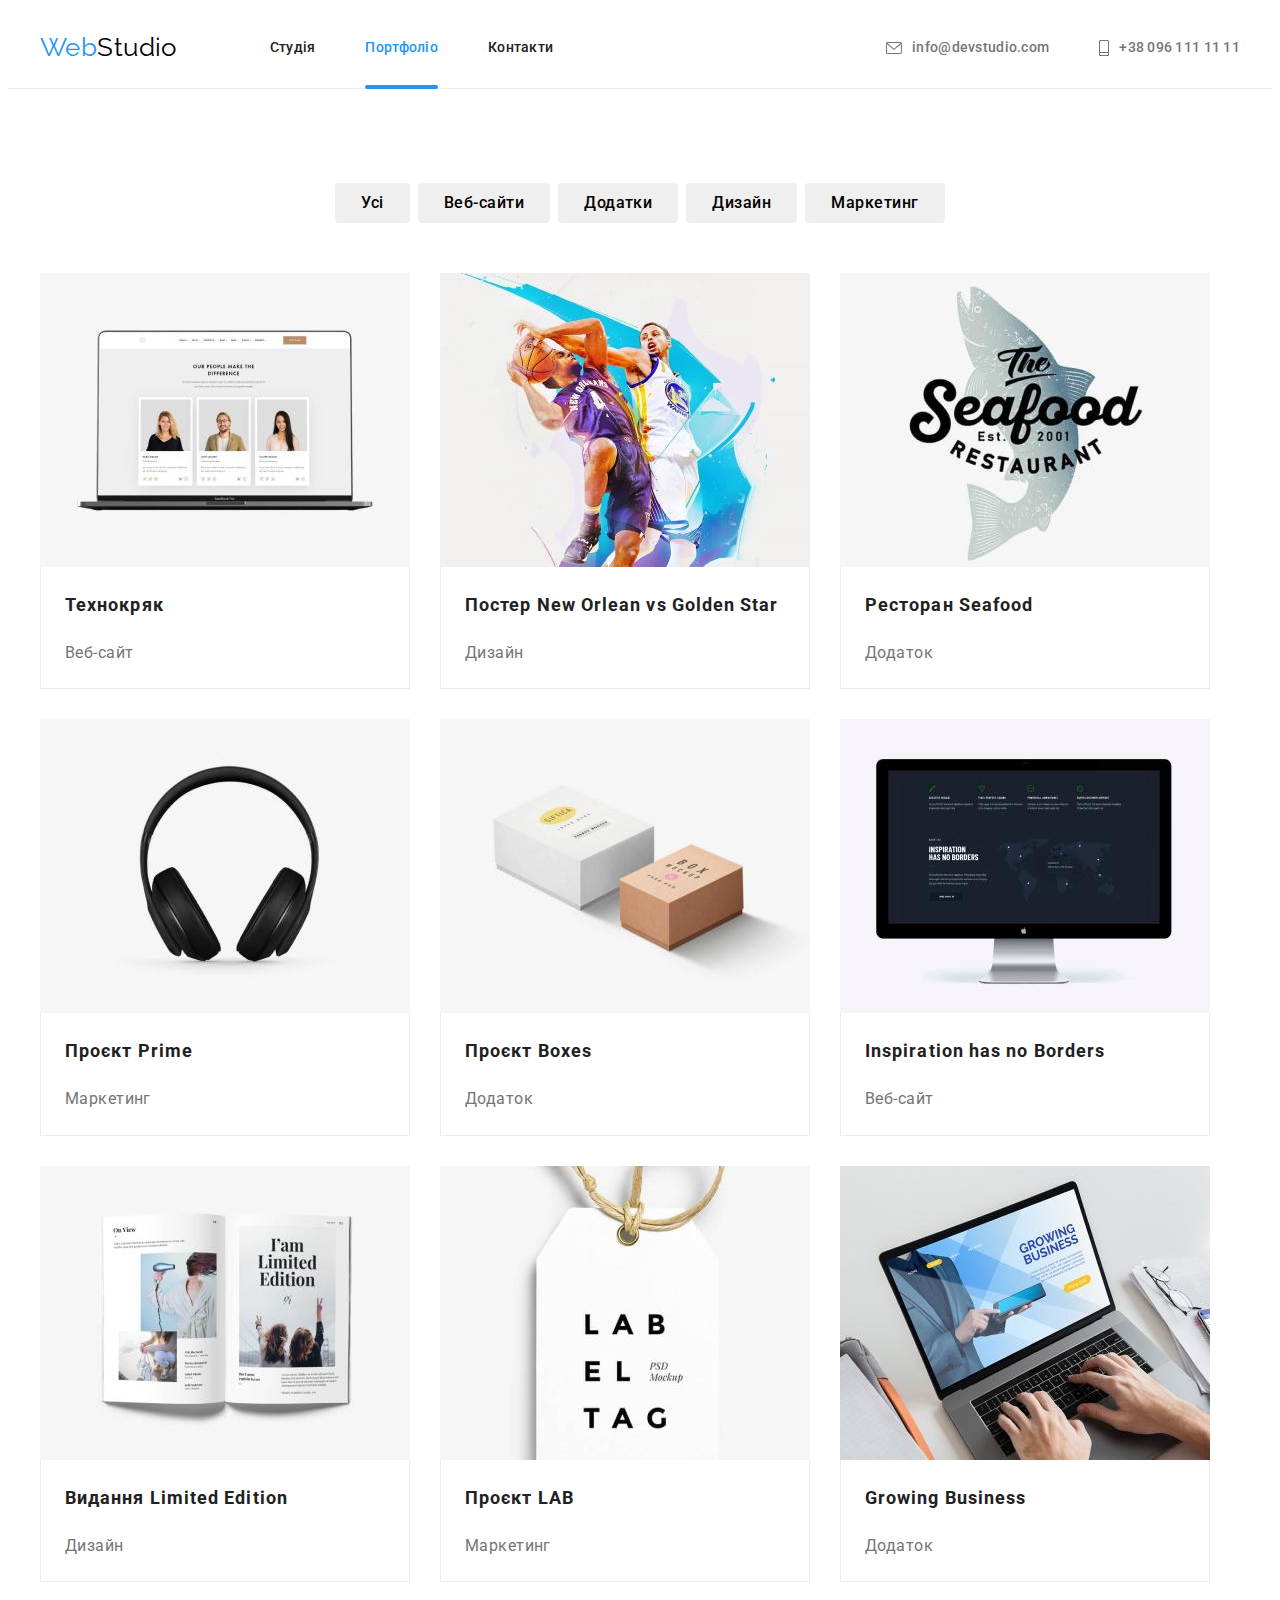
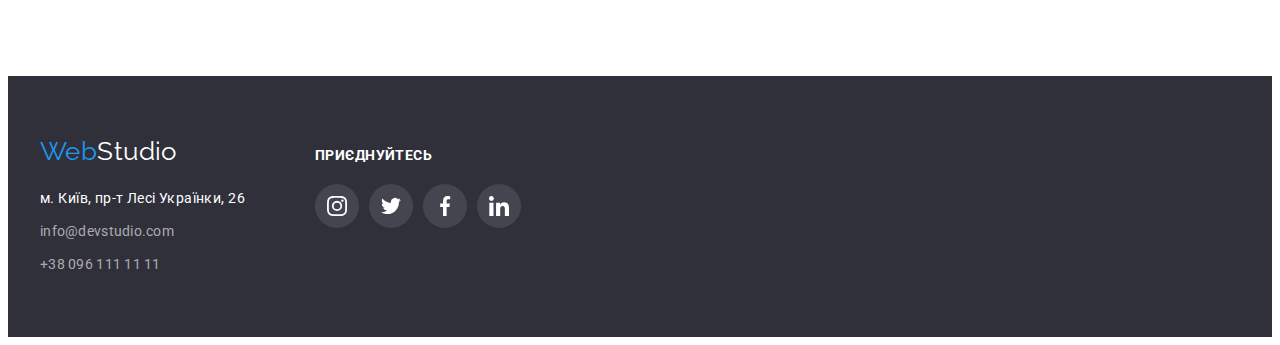
==== portfolio.html @ 6c0c50dc "Initial commit" ====
<!DOCTYPE html>
<html lang="uk">

<head>
    <meta charset="UTF-8">
    <meta http-equiv="X-UA-Compatible" content="IE=edge">
    <meta name="viewport" content="width=device-width, initial-scale=1.0">
    <title>Portfolio</title>
    <link
        href="https://fonts.googleapis.com/css2?family=Raleway:wght@700&family=Roboto:wght@400;500;700;900&display=swap"
        rel="stylesheet">
    <link rel="stylesheet" href="https://cdnjs.cloudflare.com/ajax/libs/modern-normalize/1.1.0/modern-normalize.min.css"
        integrity="sha512-wpPYUAdjBVSE4KJnH1VR1HeZfpl1ub8YT/NKx4PuQ5NmX2tKuGu6U/JRp5y+Y8XG2tV+wKQpNHVUX03MfMFn9Q=="
        crossorigin="anonymous" referrerpolicy="no-referrer">
    <link rel="stylesheet" href="./css/style.css">
    <style>
        body {
            font-family: Roboto, sans-serif;
            background-color: var(--white-color);
            color: var(--primary-text-color);
            font-size: 14px;
            letter-spacing: 0.03em;
        }
    </style>
</head>

<body>

<header class=" header-section">
    <!--Navigation panel-->
    <div class="flex-header container">
        <nav class="site-nav">
            <!--Webpage logo-->
            <a href="./index.html" class="logo">
                <span class="web-part">Web</span>Studio
            </a>
            <ul class="site-nav-list list">
                <li class="item"><a href="./index.html" class="link">Студія</a></li>
                <li class="item"><a href="./portfolio.html" class="link current current-line">Портфоліо</a></li>
                <li class="item"><a href="" class="link">Контакти</a></li>
            </ul>
        </nav>
        <!--Contacts-->
        <ul class="header-contacts contacts list">
            <li class="item">
                <a href="mailto:info@devstudio.com" class="mail-link link">
                    <svg class="mail-icon" width="16" height="12">
                        <use href="./images/icons.svg#icon-envelope"></use>
                    </svg>
                    info@devstudio.com</a>
            </li>
            <li class="item">
                <a href="tel:+380961111111" class="tel-link link">
                    <svg class="tel-icon" width="10" height="16">
                        <use href="./images/icons.svg#icon-telephone"></use>
                    </svg>
                    +38 096 111 11 11</a>
            </li>
        </ul>
    </div>

</header>
    <main>
        <section class="section portfolio-section">
            <div class=" container">
                <h1 class="section-title visually-hidden">Портфоліо</h1>
                <!--Hide in css-->
                <ul class="button-list list">
                    <li class="item">
                        <button type="button">Усі</button>
                    </li>
                    <li class="item">
                        <button type="button">Веб-сайти</button>
                    </li>
                    <li class="item">
                        <button type="button">Додатки</button>
                    </li>
                    <li class="item">
                        <button type="button">Дизайн</button>
                    </li>
                    <li class="item">
                        <button type="button">Маркетинг</button>
                    </li>
                </ul>
                <ul class="portfolio-list list">
                    <li class="portfolio-list-item">
                        <a href="#" class="portfolio-link">
                            <div class="portfolio-thumb">
                                <img src="./images/techno.jpg" alt="Розробка сайту" width="370" height="294">
                                <p class="portfolio-overlay-text">Ресурс пропонує комплексні пропозиції з різним рівнем функціоналу та сервісів. Все це дозволить відвідувачу отримати
                                    вичерпні відомості про компанію чи приватну особу.</p>
                            </div>
                            
                            <div class="border-item">
                                <h2 class="portfolio-list-title">Технокряк</h2>
                                <p class="portfolio-list-text">Веб-сайт</p>
                            </div>
                        </a>
                    </li>
                    <li class="item">
                        <a href="#" class="portfolio-link">
                            <div class="portfolio-thumb">
                                <img src="./images/new-orlean.jpg" alt="Створений постер" width="370" height="294">
                                <p class="portfolio-overlay-text">Ресурс пропонує комплексні пропозиції з різним рівнем функціоналу та сервісів. Все це дозволить відвідувачу отримати
                                    вичерпні відомості про компанію чи приватну особу.</p>
                            </div>
                            
                            <div class="border-item">
                                <h2 class="portfolio-list-title">Постер New Orlean vs Golden Star</h2>
                                <p class="portfolio-list-text">Дизайн</p>
                            </div>
                        </a>
                    </li>
                    <li class="item">
                        <a href="#" class="portfolio-link">
                            <div class="portfolio-thumb">
                                <img src="./images/seafood.jpg" alt="Емблема" width="370" height="294">
                                <p class="portfolio-overlay-text">Ресурс пропонує комплексні пропозиції з різним рівнем функціоналу та сервісів. Все це дозволить відвідувачу отримати
                                    вичерпні відомості про компанію чи приватну особу.</p>
                            </div>
                            
                            <div class="border-item">
                                <h2 class="portfolio-list-title">Ресторан Seafood</h2>
                                <p class="portfolio-list-text">Додаток</p>
                            </div>
                        </a>
                    </li>
                    <li class="item">
                        <a href="#" class="portfolio-link">
                            <div class="portfolio-thumb">
                                <img src="./images/prime.jpg" alt="Навушники" width="370" height="294">
                                <p class="portfolio-overlay-text">Ресурс пропонує комплексні пропозиції з різним рівнем функціоналу та сервісів. Все це дозволить відвідувачу отримати
                                    вичерпні відомості про компанію чи приватну особу.</p>
                            </div>
                            
                            <div class="border-item">
                                <h2 class="portfolio-list-title">Проєкт Prime</h2>
                                <p class="portfolio-list-text">Маркетинг</p>
                            </div>
                        </a>
                    </li>
                    <li class="item">
                        <a href="#" class="portfolio-link">
                            <div class="portfolio-thumb">
                                <img src="./images/boxes.jpg" alt="Дві коробки" width="370" height="294">
                                <p class="portfolio-overlay-text">Ресурс пропонує комплексні пропозиції з різним рівнем функціоналу та сервісів. Все це дозволить відвідувачу отримати
                                    вичерпні відомості про компанію чи приватну особу.</p>
                            </div>
                            
                            <div class="border-item">
                                <h2 class="portfolio-list-title">Проєкт Boxes</h2>
                                <p class="portfolio-list-text">Додаток</p>
                            </div>
                        </a>
                    </li>
                    <li class="item">
                        <a href="#" class="portfolio-link">
                            <div class="portfolio-thumb">
                                <img src="./images/inspiration.jpg" alt="Монітор" width="370" height="294">
                                <p class="portfolio-overlay-text">Ресурс пропонує комплексні пропозиції з різним рівнем функціоналу та сервісів. Все це дозволить відвідувачу отримати
                                    вичерпні відомості про компанію чи приватну особу.</p>
                            </div>
                            
                            <div class="border-item">
                                <h2 class="portfolio-list-title">Inspiration has no Borders</h2>
                                <p class="portfolio-list-text">Веб-сайт</p>
                            </div>
                        </a>
                    </li>
                    <li class="item">
                        <a href="#" class="portfolio-link">
                            <div class="portfolio-thumb">
                                <img src="./images/limited-edition.jpg" alt="Розгорнута книга" width="370" height="294">
                                <p class="portfolio-overlay-text">Ресурс пропонує комплексні пропозиції з різним рівнем функціоналу та сервісів. Все це дозволить відвідувачу отримати
                                    вичерпні відомості про компанію чи приватну особу.</p>
                            </div>
                            
                            <div class="border-item">
                                <h2 class="portfolio-list-title">Видання Limited Edition</h2>
                                <p class="portfolio-list-text">Дизайн</p>
                            </div>
                        </a>
                    </li>
                    <li class="item">
                        <a href="#" class="portfolio-link">
                            <div class="portfolio-thumb">
                                <img src="./images/lab.jpg" alt="Лейба" width="370" height="294">
                                <p class="portfolio-overlay-text">Ресурс пропонує комплексні пропозиції з різним рівнем функціоналу та сервісів. Все це дозволить відвідувачу отримати
                                    вичерпні відомості про компанію чи приватну особу.</p>
                            </div>
                            
                            <div class="border-item">
                                <h2 class="portfolio-list-title">Проєкт LAB</h2>
                                <p class="portfolio-list-text">Маркетинг</p>
                            </div>
                        </a>
                    </li>
                    <li class="item">
                        <a href="#" class="portfolio-link">
                            <div class="portfolio-thumb">
                                <img src="./images/growing-business.jpg" alt="Ноутбук" width="370" height="294">
                                <p class="portfolio-overlay-text">Ресурс пропонує комплексні пропозиції з різним рівнем функціоналу та сервісів. Все це дозволить відвідувачу отримати
                                    вичерпні відомості про компанію чи приватну особу.</p>
                            </div>
                            
                            <div class="border-item">
                                <h2 class="portfolio-list-title">Growing Business</h2>
                                <p class="portfolio-list-text">Додаток</p>
                            </div>
                        </a>
                    </li>
                </ul>
            </div>
        </section>

    </main>
    <footer class="footer-section">
        <div class="container">
            <div class="footer-flex">
                <div>
                    <a href="./index.html" class="footer-logo">
                        <span class="web-part">Web</span>Studio
                    </a>
                    <address>
                        <ul class="contacts contacts-list list">
                            <li class="item"><a href="" class="local">м. Київ, пр-т Лесі Українки, 26</a></li>
                            <li class="item"><a href="mailto:info@devstudio.com" class="contact link">info@devstudio.com</a>
                            </li>
                            <li class="item"><a href="tel:+380961111111" class="contact link">+38 096 111 11 11</a></li>
                        </ul>
                    </address>
                </div>
                <div class="footer-social-list">
                    <p class="social-title">Приєднуйтесь</p>
                    <ul class="social-list list">
                        <li class="item">
                            <a href="" class="social-link footer">
                                <svg class="social-icon">
                                    <use href="./images/icons.svg#icon-instagram"></use>
                                </svg>
                            </a>
                        </li>
                        <li class="item">
                            <a href="" class="social-link footer">
                                <svg class="social-icon">
                                    <use href="./images/icons.svg#icon-twitter"></use>
                                </svg>
                            </a>
                        </li>
                        <li class="item">
                            <a href="" class="social-link footer">
                                <svg class="social-icon">
                                    <use href="./images/icons.svg#icon-facebook"></use>
                                </svg>
                            </a>
                        </li>
                        <li class="item">
                            <a href="" class="social-link footer">
                                <svg class="social-icon">
                                    <use href="./images/icons.svg#icon-linkedin"></use>
                                </svg>
                            </a>
                        </li>
                    </ul>
                </div>
            </div>
        </div>
    </footer>
</body>

</html>
---- css/style.css ----
/* колір основного тексту #212121 */
/*вторинний колір тексту #757575 */
/* акцентний колір #2196F3 */
/*білий колір #FFFFFF*/
/* колір логотипу #000000*/
/*колір посилань футера rgba(255, 255, 255, 0.6);*/

:root {

    --primary-text-color: #212121;
    --secondary-text-color: #757575;
    --accent-color: #2196F3;
    --white-color: #FFFFFF;
    --logo-text-color: #000000;
    --footer-text-color: rgba(255, 255, 255, 0.6);
    --visual-text-color: #2F303A;
    --background-color: #F5F4FA;
    --border-color: #ECECEC;
    --icon-color: #AFB1B8;
    --footer-icon-color: #44454E;
    --close-button-border: #E5E5E5;
}

.visually-hidden {

    position: absolute;
    width: 1px;
    height: 1px;
    margin: -1px;
    border: 0;
    padding: 0;
                                             /*приховування заголовків секцій*/
    white-space: nowrap;
    clip-path: inset(100%);
    clip: rect(0 0 0 0);
    overflow: hidden;
}

.container {

    width: 1200px;
    margin-right: auto;
    margin-left: auto;
    padding-left: 15px;
    padding-right: 15px;

}

.header-section {

    border-bottom: 1px solid var(--border-color);
}

.flex-header {

    display: flex;
}

.logo {                                                                     /*Стилізація логотипу*/
                                                       
    margin-right: 93px;
    padding-top: 24px;
    padding-bottom: 25px;

    font-family: Raleway;
    color: var(--logo-text-color);
    font-size: 26px;
    line-height: 1.19;

}

.site-nav {
    display: flex;
    margin-right: auto;

}

.site-nav-list {
    display: flex;

}

.header-contacts .item+.item, .site-nav-list .item+.item {

    margin-left: 50px;

}

.site-nav-list .link {

    position: relative;
                                                /*Навігація посилань сайту в хедері */
    display: block;
    padding-top: 32px;
    padding-bottom: 32px;

    color: var(--primary-text-color);
    font-weight: 500;
    line-height: 1.14;
    letter-spacing: 0.02em;

    transition: color 250ms cubic-bezier(0.4, 0, 0.2, 1);
                
}
.current-line::after{
    position: absolute;
    left: 0;
    bottom: -1px;


    content: '';
    display: block;
    width: 100%;
    height: 4px;
    background-color: var(--accent-color);
    border-radius: 2px;
}

.site-nav-list .link.current {
       
                                                    /*Підсвічування поточної сторінки*/
        color: var(--accent-color);
}

.contacts .link {
    display: flex;
    align-items: center;
                                                              /*Контакти хедера*/
    color: var(--secondary-text-color);
    font-weight: 500;
    line-height: 1.14;
    letter-spacing: 0.02em;

    transition: color 250ms cubic-bezier(0.4, 0, 0.2, 1);

}

.header-contacts {

    display: flex;
    align-items: center;
}
.mail-icon, .tel-icon {

    margin-right: 10px;
    fill: var(--secondary-text-color);

    transition: fill 250ms cubic-bezier(0.4, 0, 0.2, 1);


}
 
.list {

    padding: 0;
    margin: 0;
    list-style-type: none;
}

.overlay {                                     /* фон */
    max-width: 1600px;
    height: 600px;
    margin-left: auto;
    margin-right: auto;
    background-color: var(--visual-text-color);
    background-image: linear-gradient(to right,
            rgba(47, 48, 58, 0.4),
            rgba(47, 48, 58, 0.4)
            ),
        url(../images/img-hero.jpg);
    background-position: center;
    background-size: cover;
}

.hero {
    max-width: 1600px;
    margin: 0 auto;
    padding-top: 200px;
    padding-bottom: 200px;                                                   
    text-align: center;
}

.hero-title {

    margin-top: 0;
    margin-bottom: 30px;
    max-width: 696px;
    margin-left: auto;
    margin-right: auto;
                                                          /*Стилізація заголовку секції героя*/
    color: var(--white-color);
    font-weight: 900;
    font-size: 44px;
    line-height: 1.36;
    letter-spacing: 0.06em;
    text-transform: uppercase;


}

.hero-button {

                                                  /*Стилізація кнопки героя*/
    border-radius: 4px;
    padding: 10px 32px;
    min-width: 216px;
    border: 1px solid transparent;

    font-family: Roboto;
    background-color: var(--accent-color);
    color: var(--white-color);
    font-weight: 700;
    cursor: pointer;
    font-size: 16px;
    line-height: 1.88;
    letter-spacing: 0.06em;

}


.section {

    padding-top: 94px;
    padding-bottom: 94px;
}

.quality-list {

    display: flex;
}
.quality-icon {

    display: flex;
    width: 270px;
    height: 120px;
    background-color: var(--background-color);
    border-radius: 4px;
    margin-bottom: 30px;
    justify-content: center;
    align-items: center;
}
.quality-icon .icon{
    
    width: 70px;
    height: 70px;
}

.quality-list .item:not(:last-child) {

    margin-right: 30px;
}

.quality-list h3 {

    margin-top: 0;
    margin-bottom: 10px;
                                                       /*підзаголовки секції якості*/
    font-size: 14px;
    line-height: 1.14;
    text-transform: uppercase;
}

.quality-list p {
                                                    /*стилізація тексту секції якості*/
    margin: 0;
    color: var(--secondary-text-color);
    line-height: 1.71;
}

.no-padding {

    padding-top: 0;
}

.work-list {

    display: flex;
    justify-content: space-between;
}

.work-list-item{
    position: relative;
}

.work-thumb{
    
    position: absolute;
    bottom: 0;
    right: 0;
    display: flex;
    justify-content: center;
    align-items: center;
    background: rgba(47, 48, 58, 0.8);

    width: 370px;
    height: 70px;
    
    
}
.work-list-text{
    margin: 0;
    
    font-weight: 700;
    font-size: 14px;
    line-height: 1.14;
    text-align: center;
    text-transform: uppercase;
    
    color: var(--white-color);
    
} 



.work-list img, .portfolio-list img, .team-list img {

    display: block;
}

.section-title {
                                                      /*заголовки секцій робіт і команди*/
    margin-top: 0;
    margin-bottom: 50px;
    font-size: 36px;
    line-height: 1.17;
    text-align: center;
}

.team {

    background-color: var(--background-color);
}

.team-list {

    display: flex;
    justify-content: space-between;
}

.team-box{

    padding-bottom: 30px;
    padding-top: 30px;
    background: var(--white-color);
    box-shadow: 0px 1px 3px rgba(0, 0, 0, 0.12), 0px 1px 1px 
                            rgba(0, 0, 0, 0.14), 0px 2px 1px 
                            rgba(0, 0, 0, 0.2);
    border-radius: 0px 0px 4px 4px;
}


.team-list h3 {
                                                             /*список команди-ім’я, прізвище*/
    margin-top: 0;
    margin-bottom: 10px;
    font-weight: 500;
    font-size: 16px;
    line-height: 1.19;
    text-align: center;



}

.team-list p {
                                                                       /*список посад у команді*/
    margin-top: 0;
    margin-bottom: 16px;

    color: var(--secondary-text-color);
    font-size: 16px;
    line-height: 1.19;
    text-align: center;

}

.social-list {

    display: flex;
    margin-right: 0;
    justify-content: center;
}

.social-list .item:not(:last-child){
    margin-right: 10px;
}


.social-list .social-link:hover,
.social-list .social-link:focus {

    background-color: var(--accent-color);
    
}


.social-link:hover>.social-icon,
.social-link:focus>.social-icon {

    fill: var(--white-color);
}

.social-link{
    width: 44px;
    height: 44px;
    display: flex;
    justify-content: center;
    align-items: center;
    border-radius: 50%;

    transition: background-color 250ms cubic-bezier(0.4, 0, 0.2, 1);
    

   
  }

.social-icon {

    width: 20px;
    height: 20px;
    fill: var(--icon-color);

    transition: fill 250ms cubic-bezier(0.4, 0, 0.2, 1);

}
.client-list {

    display: flex;
    justify-content: space-between;

}

.client-link{

    display: flex;
    border: 1px solid var(--icon-color);
    border-radius: 4px;

    transition: border-color 250ms cubic-bezier(0.4, 0, 0.2, 1);
}

.client-icon {
    
    width: 170px;
    height: 92px;
    fill:var(--icon-color); 
    
    transition: fill 250ms cubic-bezier(0.4, 0, 0.2, 1);

}

.client-link:hover, .client-link:focus {

    border-color: var(--accent-color);
}

.client-link:hover>.client-icon, .client-link:focus>.client-icon {

    fill:var(--accent-color);
}

.footer-section {

    padding-top: 60px;
    padding-bottom: 60px;
                                                                      /*Для візуального відображення тексту*/
    background-color: var(--visual-text-color);
}

.footer-logo {

    display: block;
    margin-bottom: 20px;
    min-width: 145px;                                                                 /*стилізація логотипу у футері*/ 

    font-family: Raleway;
    color: var(--white-color);
    font-size: 26px;
    line-height: 1.19;
}

.web-part,
.site-nav-list .link:hover, .site-nav-list .link:focus,
.contacts .link:hover, .contacts .link:focus,
.mail-link:hover>.mail-icon, .mail-link:focus>.mail-icon,
.tel-link:hover>.tel-icon, .tel-link:focus>.tel-icon {

    color: var(--accent-color);
    fill: currentColor;
    
 }                                                      
 
 
                             /*стилізація  логотипу + ховери і фокуси посилань та кнопок*/


.local {
                                                                                 /*адреса у футері*/
    color: var(--white-color);
    font-style: normal;
    line-height: 1.71;


}

.contacts .contact {
                                                                                 /*меіл і телефон у футері*/
    color: var(--footer-text-color);
    font-weight: 400;
    font-style: normal;
    line-height: 1.71;
}

.contacts-list .item:not(:last-child) {

    margin-bottom: 9px;
}

.social-title {
    margin-top: 0;
    margin-bottom: 20px;

    color: var(--white-color);
    line-height: 1.14;
    font-weight: 700;
    text-transform: uppercase;

}

.footer-flex {

    display: flex;
    align-items: baseline;
    gap: 70px;
}
.footer-social-list .item{
    background-color: var(--footer-icon-color);
    border-radius: 50%;
}

.footer .social-icon {

    fill: var(--white-color);

}


.button-list button {
                                                                          /*стилізація сторінки “Портфоліо“ стилізація кнопок*/
    border-radius: 4px;
    padding: 6px 25px;
    min-width: 73px;
    border: 1px solid transparent;

    font-family: 'Roboto';
    font-weight: 500;
    font-size: 16px;
    line-height: 1.63;
    cursor: pointer;
    letter-spacing: 0.03em;



}

.button-list button:not(:first-child) {

    padding: 6px 22px;
}

.button-list {

    display: flex;
    justify-content: center;
    margin-bottom: 50px;
}

.button-list button{
    transition: background-color 250ms cubic-bezier(0.4, 0, 0.2, 1),
                color 250ms cubic-bezier(0.4, 0, 0.2, 1),
                box-shadow 250ms cubic-bezier(0.4, 0, 0.2, 1);
}


.button-list button:hover, .button-list button:focus {        /*ховер і фокус кнопок для “Портфоліо“*/

    background-color: var(--accent-color);
    color: var(--white-color);
    box-shadow: 0px 3px 1px rgba(0, 0, 0, 0.1), 0px 1px 2px 
                            rgba(0, 0, 0, 0.08), 0px 2px 2px 
                            rgba(0, 0, 0, 0.12);
}

.button-list .item:not(:last-child) {

    margin-right: 8px;
}

.portfolio-list {

    display: flex;
    flex-wrap: wrap;
    gap:30px;
}


.portfolio-list-title {                                        /*назви робіт у списку “Портфоліо“*/
    
    margin-top: 0;
                                                 
    color: var(--primary-text-color);
    font-size: 18px;
    line-height: 2;
    letter-spacing: 0.06em;

}

.portfolio-link{
    transition: box-shadow 250ms cubic-bezier(0.4, 0, 0.2, 1);
}

.portfolio-link:hover, .portfolio-link:focus {

    display: block;
    box-shadow: 0px 3px 1px rgba(0, 0, 0, 0.1), 0px 1px 2px 
                            rgba(0, 0, 0, 0.08), 0px 2px 2px 
                            rgba(0, 0, 0, 0.12);
}
.portfolio-thumb{
    position: relative;
    overflow: hidden;

}

.portfolio-overlay-text{

    position: absolute;
    top: 0;
    left: 0;
    width: 100%;
    height: 100%;
    margin: 0;
    padding: 63px 24px;

    font-size: 18px;
    line-height: 1.56;
    color: var(--white-color);
        
    transform: translateY(100%);
    transition: transform 250ms cubic-bezier(0.4, 0, 0.2, 1);
      
    background-color: var(--accent-color);
    opacity: 0.9;

}

.portfolio-link:hover .portfolio-overlay-text,
.portfolio-link:focus .portfolio-overlay-text{
    transform: translateY(0);

}


.portfolio-list-text{                                             /*напрямки робіт “Портфоліо“*/
                                                  
    margin-bottom: 0;
    margin-top: 0;

    color: var(--secondary-text-color);
    font-size: 16px;
    line-height: 1.9;
}

.border-item {

    padding-top: 20px;
    padding-bottom: 20px;
    padding-left: 24px;
    padding-right: 24px;
    background: var(--white-color);

    border: 1px solid var(--border-color);
    border-top: none;

}

a {
    text-decoration: none;
}

   /* /////////////////////////////////Модальне вікно/////////////////////////////////////////*/
.backdrop {
    position: fixed;
    top: 0;
    left: 0;
    
    width: 100%;
    height: 100%;
    background-color: rgba(0, 0, 0, 0.2);
    opacity: 1;
    transition: opacity 250ms cubic-bezier(0.4, 0, 0.2, 1);
    
}
    
.backdrop.is-hidden {
    visibility: hidden;
    opacity: 0;
    pointer-events: none;
}
    
.backdrop.is-hidden .modal {
    transform: translate(-50%, -50%) scale(0);
    transition: all 250ms linear 200ms;
}
    
.modal {
    position: absolute;
    top: 50%;
    left: 50%;
    transform: translate(-50%, -50%) scale(1);
    transition: transform 250ms cubic-bezier(0.4, 0, 0.2, 1);
    
    height: 581px;
    width: 528px;
    background-color: var(--white-color);
    
}

.close-button{
    width: 30px;
    height: 30px;
    position: absolute;
    top: 8px;
    right: 8px;
    display: flex;
    justify-content: center;
    align-items: center;
    background-color:var(--white-color);
    border: 1px solid var(--close-button-border);
    border-radius: 50%;
}
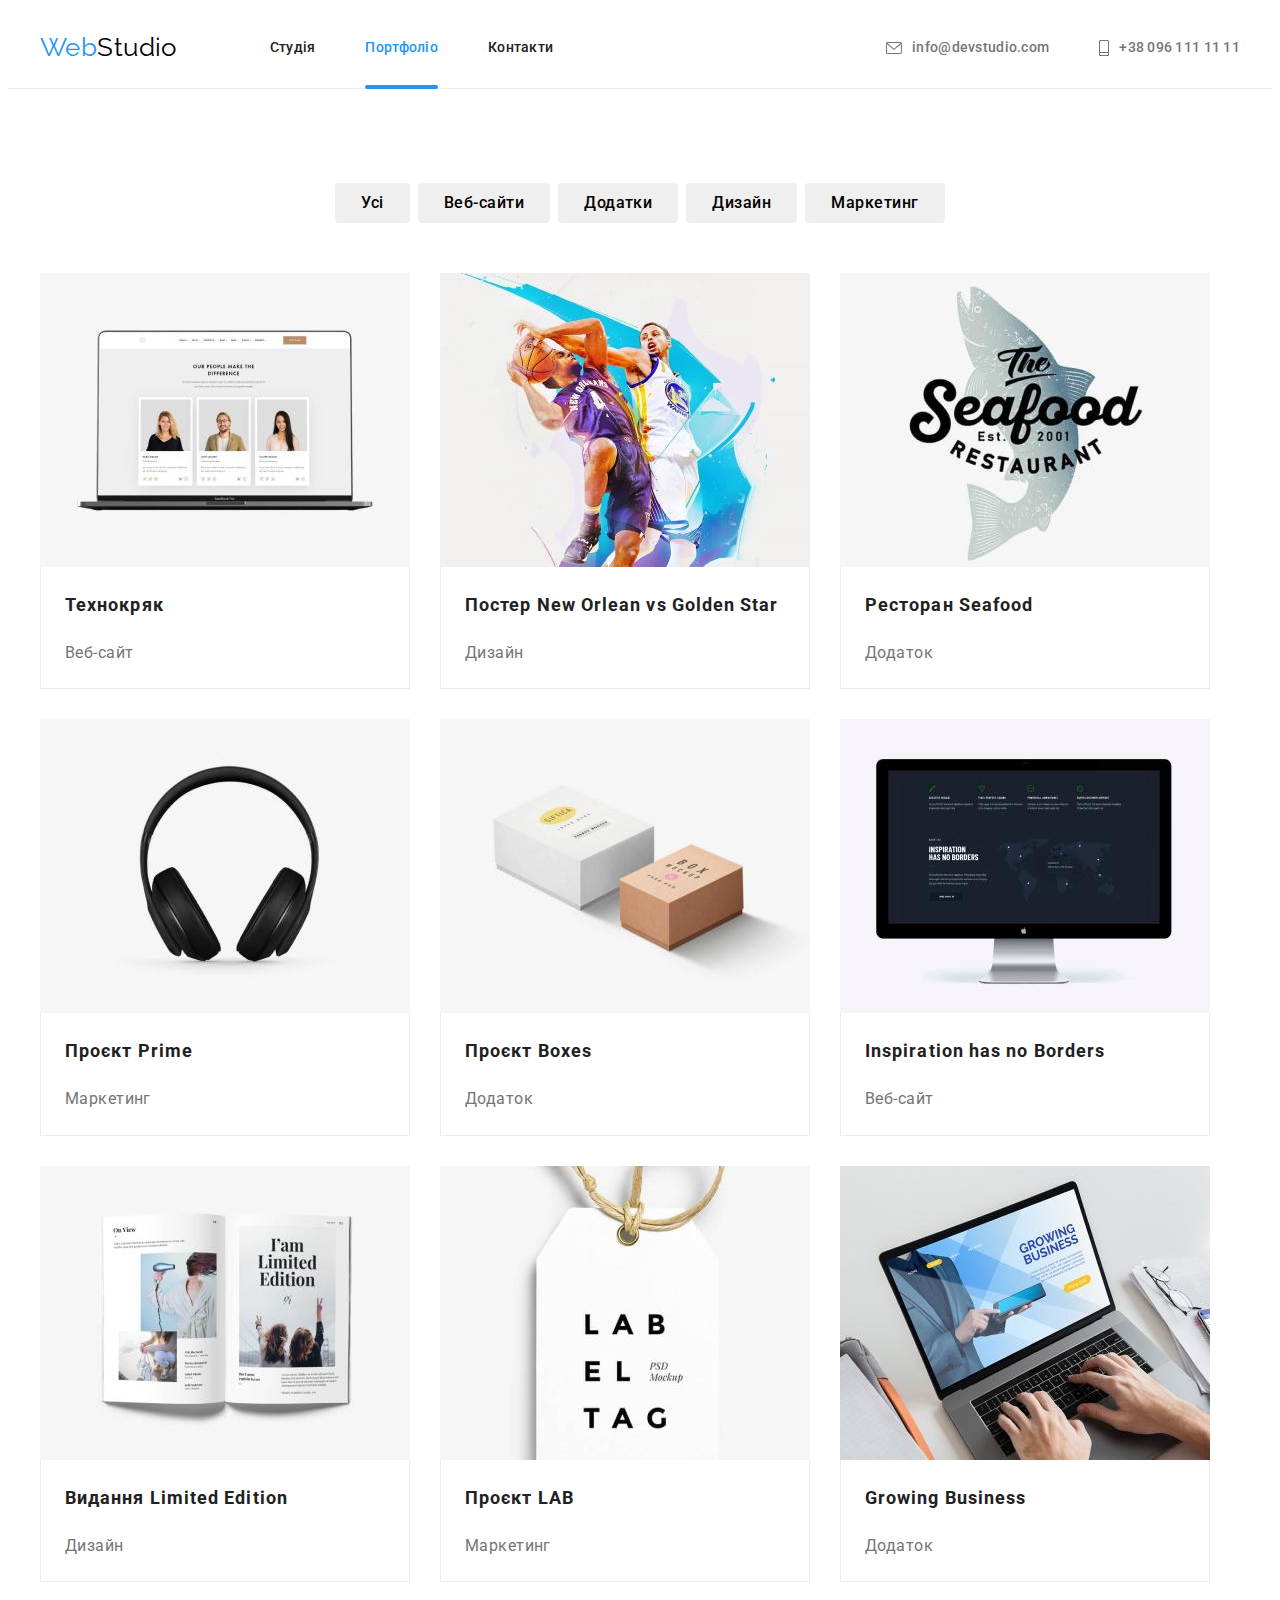
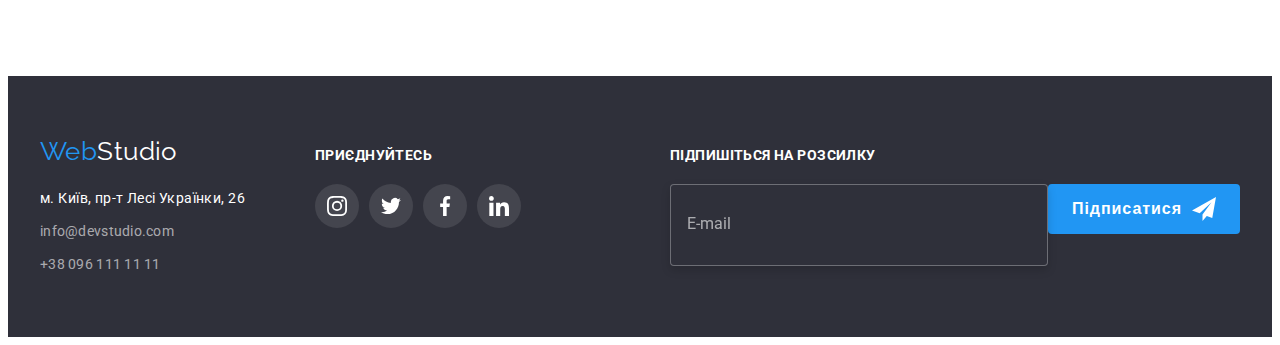
==== commit c6219c26: "add form" ====
--- a/portfolio.html
+++ b/portfolio.html
@@ -263,6 +263,20 @@
                         </li>
                     </ul>
                 </div>
+                <div class="footer-send">
+                    <p class="form-title">Підпишіться на розсилку</p>
+                    <div class="footer-form-box">
+                        <form class="footer-form">
+                            <label class="footer-label" for="email"></label>
+                            <input class="footer-input" type="email" name="email" id="email" placeholder="E-mail">
+                        </form>
+                        <button class="footer-send-btn" type="submit">Підписатися
+                            <svg class="send-icon" width="24" height="24">
+                                <use href="./images/icons.svg#icon-send"></use>
+                            </svg>
+                        </button>
+                    </div>
+                </div>
             </div>
         </div>
     </footer>
--- a/css/style.css
+++ b/css/style.css
@@ -37,7 +37,6 @@
 }
 
 .container {
-
     width: 1200px;
     margin-right: auto;
     margin-left: auto;
@@ -460,7 +459,6 @@
 }
 
 .footer-section {
-
     padding-top: 60px;
     padding-bottom: 60px;
                                                                       /*Для візуального відображення тексту*/
@@ -491,7 +489,7 @@
  }                                                      
  
  
-                             /*стилізація  логотипу + ховери і фокуси посилань та кнопок*/
+ 
 
 
 .local {
@@ -511,12 +509,17 @@
     line-height: 1.71;
 }
 
+
+/* Соц. іконки футера */
+
+
 .contacts-list .item:not(:last-child) {
 
     margin-bottom: 9px;
 }
 
-.social-title {
+.social-title,
+.form-title{
     margin-top: 0;
     margin-bottom: 20px;
 
@@ -545,8 +548,87 @@
 }
 
 
+/* Форма підписки у футері */
+
+.footer-send{
+    width: 570px;
+    margin-left: auto;
+
+
+}
+.footer-form-box{
+    display: flex;
+    justify-content: space-between;
+}
+.footer-input{
+    width: 358px;
+    height: 50px;
+    padding-left: 16px;
+    padding-top: 15px;
+    padding-bottom: 15px;
+    background: var(--visual-text-color);
+    border: 1px solid rgba(255, 255, 255, 0.3);
+    filter: drop-shadow(0px 4px 4px rgba(0, 0, 0, 0.15));
+    border-radius: 4px;
+    outline: none;
+    transform: border 250ms cubic-bezier(0.4, 0, 0.2, 1);
+}
+
+.footer-input::placeholder{
+    font-family: 'Roboto';
+    font-size: 16px;
+    line-height: 1.25;
+    color: rgba(255, 255, 255, 0.6);
+
+}
+.footer-input:focus{
+    
+    border-color: var(--accent-color);
+    font-family: 'Roboto';
+    font-size: 16px;
+    line-height: 1.25;
+    color: var(--white-color)
+}
+
+.footer-send-btn{
+
+    display: flex;
+    justify-content: center;
+    align-items: center;
+    gap: 10px;
+
+    width: 200px;
+    height: 50px;
+    background: var(--accent-color);
+    
+    border-color: transparent;
+    border-radius: 4px;
+    transition: box-shadow 250ms cubic-bezier(0.4, 0, 0.2, 1);
+    
+    
+    font-weight: 700;
+    font-size: 16px;
+    line-height: 1.88;
+    letter-spacing: 0.06em;
+    color: var(--white-color)
+}
+.footer-send-btn:hover,
+.footer-send-btn:focus {
+    box-shadow: 0px 4px 4px rgba(0, 0, 0, 0.15);;
+
+}
+.send-icon{
+
+    fill: var(--white-color);
+
+}
+
+
+/* Сторінка “Портфоліо“, стилізація кнопок*/
+
+
 .button-list button {
-                                                                          /*стилізація сторінки “Портфоліо“ стилізація кнопок*/
+
     border-radius: 4px;
     padding: 6px 25px;
     min-width: 73px;
@@ -719,7 +801,7 @@
     left: 50%;
     transform: translate(-50%, -50%) scale(1);
     transition: transform 250ms cubic-bezier(0.4, 0, 0.2, 1);
-    
+    padding-top: 40px;
     height: 581px;
     width: 528px;
     background-color: var(--white-color);
@@ -733,10 +815,197 @@
     top: 8px;
     right: 8px;
     display: flex;
-    justify-content: center;
     align-items: center;
     background-color:var(--white-color);
     border: 1px solid var(--close-button-border);
     border-radius: 50%;
-}
-
+
+    transition: fill 250ms cubic-bezier(0.4, 0, 0.2, 1);
+}
+.close-button:hover,
+.close-button:focus {
+    fill: var(--accent-color);
+}
+ .modal-title {
+
+     font-size: 20px;
+     line-height: 1.15;
+     text-align: center;
+
+     margin-top: 0;
+     margin-bottom: 12px;
+ }
+/*//////////////////////////////Форма//////////////////////////*/
+.form-box {
+    width: 448px;
+    margin-top: 0;
+    margin-left: auto;
+    margin-right: auto;
+    margin-bottom: 20px;
+    padding: 0;
+    list-style: none;
+    
+}
+
+.form-field:not(:last-child) {
+    margin-bottom: 10px;
+}
+.form-field {
+    /* outline: 1px solid red; */
+    display: flex;
+    flex-direction: column;
+    margin-top: 0;
+    
+}
+.form-label {
+    margin-bottom: 4px;
+
+    font-family: 'Roboto';
+    font-size: 12px;
+    line-height: 1.17;
+    letter-spacing: 0.01em;
+    color: var(--secondary-text-color)
+}
+.user-box-input {
+    position: relative;
+    margin: 0;
+    
+
+}
+.form-input:focus  {
+    border-color: var(--accent-color);
+
+}
+
+.form-input:focus ~ .user-icon{
+    fill: var(--accent-color);
+
+}
+.form-input {
+    position: relative;
+    padding-left: 42px;
+    height: 40px;
+    width: 100%;
+    border: 1px solid rgba(33, 33, 33, 0.2);
+    border-radius: 4px;
+    cursor: pointer;
+    outline: none;
+    transition: border-color 250ms cubic-bezier(0.4, 0, 0.2, 1);
+                
+}
+.user-icon {
+    position: absolute;
+    top: 11px;
+    left: 12px;
+    width: 18px;
+    height: 18px;
+    transition: fill 250ms cubic-bezier(0.4, 0, 0.2, 1);
+
+}
+.form-textarea {
+    height: 120px;
+    padding: 12px 16px;
+    border: 1px solid rgba(33, 33, 33, 0.2);
+    border-radius: 4px;
+    resize: none;
+    cursor: pointer;
+    transition: border-color 250ms cubic-bezier(0.4, 0, 0.2, 1);
+}
+.form-textarea:focus{
+    border-color: var(--accent-color);
+    outline: none;
+}
+
+.form-textarea::placeholder {
+    font-family: 'Roboto';
+    font-size: 12px;
+    line-height: 1.17;
+    letter-spacing: 0.01em;
+    color: rgba(117, 117, 117, 0.5);
+}
+.accept-field {
+    display: flex;
+    justify-content: center;
+    align-items: center;
+    gap: 7px;
+
+    margin-top: 0;
+    margin-bottom: 30px;
+    font-family: 'Roboto';
+    text-align: center;
+    font-size: 14px;
+    line-height: 1.71;
+    color: var(--secondary-text-color);
+}
+.accept-link {
+
+    text-decoration-line: underline;
+    color: var(--accent-color);
+    text-decoration-skip-ink: none;
+}
+.icon-check {
+    fill: var(--white-color);
+
+}
+.submit-btn {
+    display: flex;
+    justify-content: center;
+    align-items: center;
+    margin-right: auto;
+    margin-left: auto;
+    width: 200px;
+    height: 50px;
+    background: var(--accent-color);
+    
+    border-color: transparent;
+    border-radius: 4px;
+    cursor: pointer;
+    transition: box-shadow 250ms cubic-bezier(0.4, 0, 0.2, 1); 
+
+
+    font-weight: 700;
+    font-size: 16px;
+    line-height: 1.88;
+    letter-spacing: 0.06em;
+    color: var(--white-color)
+}
+.submit-btn:hover,
+.submit-btn:focus{
+    box-shadow: 0px 4px 4px rgba(0, 0, 0, 0.15);
+
+}
+.accept-input{
+    position: absolute;
+    opacity: 0;
+    z-index: -1;
+
+}
+.checkbox-icon{
+    position: relative;
+    display: flex;
+    justify-content: center;
+    align-items: center;
+    width: 16px;
+    height: 15px;
+    border: 2px solid var(--primary-text-color);
+    border-radius: 2px;
+    transition: background-color 250ms cubic-bezier(0.4, 0, 0.2, 1),
+                border-color 250ms cubic-bezier(0.4, 0, 0.2, 1);
+}   
+.check-icon{
+    opacity: 0;
+}
+.accept-input:checked + .accept-field .checkbox-icon{
+
+    border-color: var(--accent-color);
+    background-color: var(--accent-color);
+    
+}
+.accept-input:focus + .accept-field .checkbox-icon {
+    border-color: var(--accent-color);
+}
+
+.accept-input:checked + .accept-field .checkbox-icon 
+.check-icon {
+    opacity: 1;
+}
